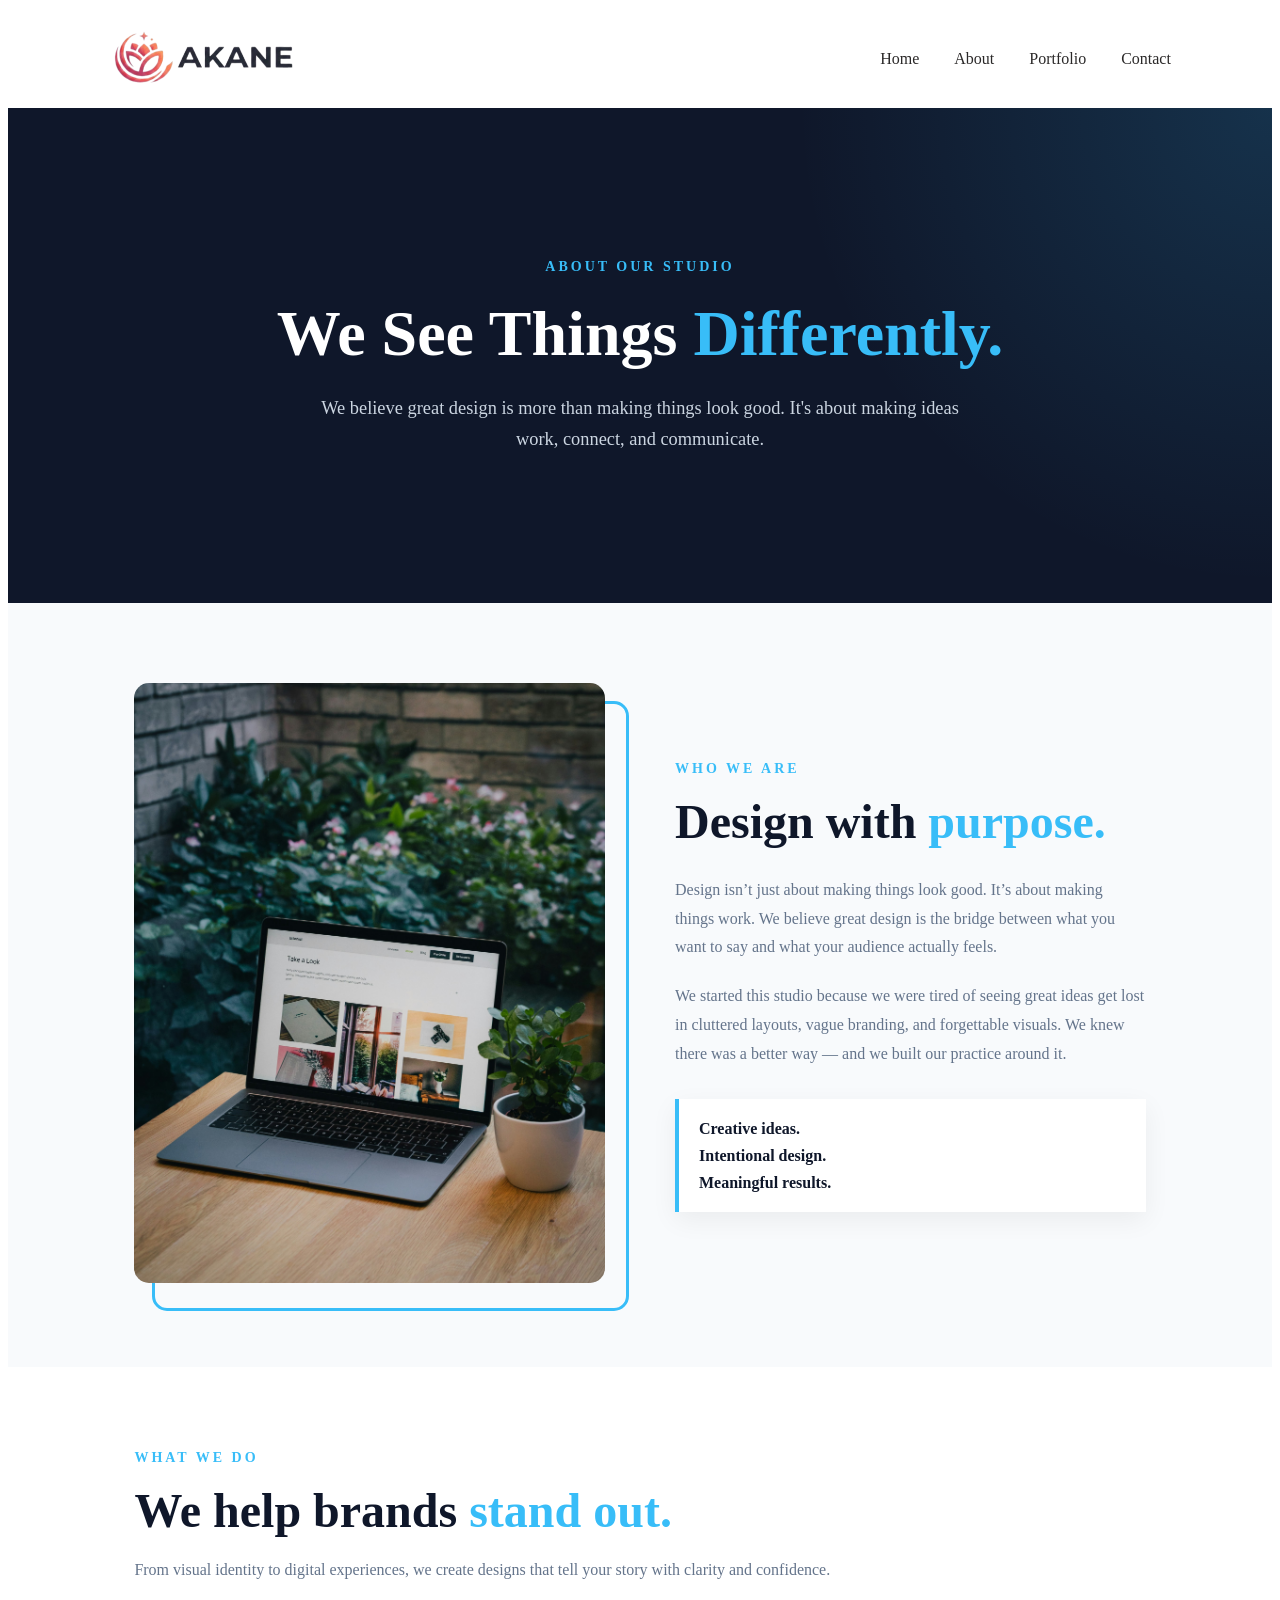
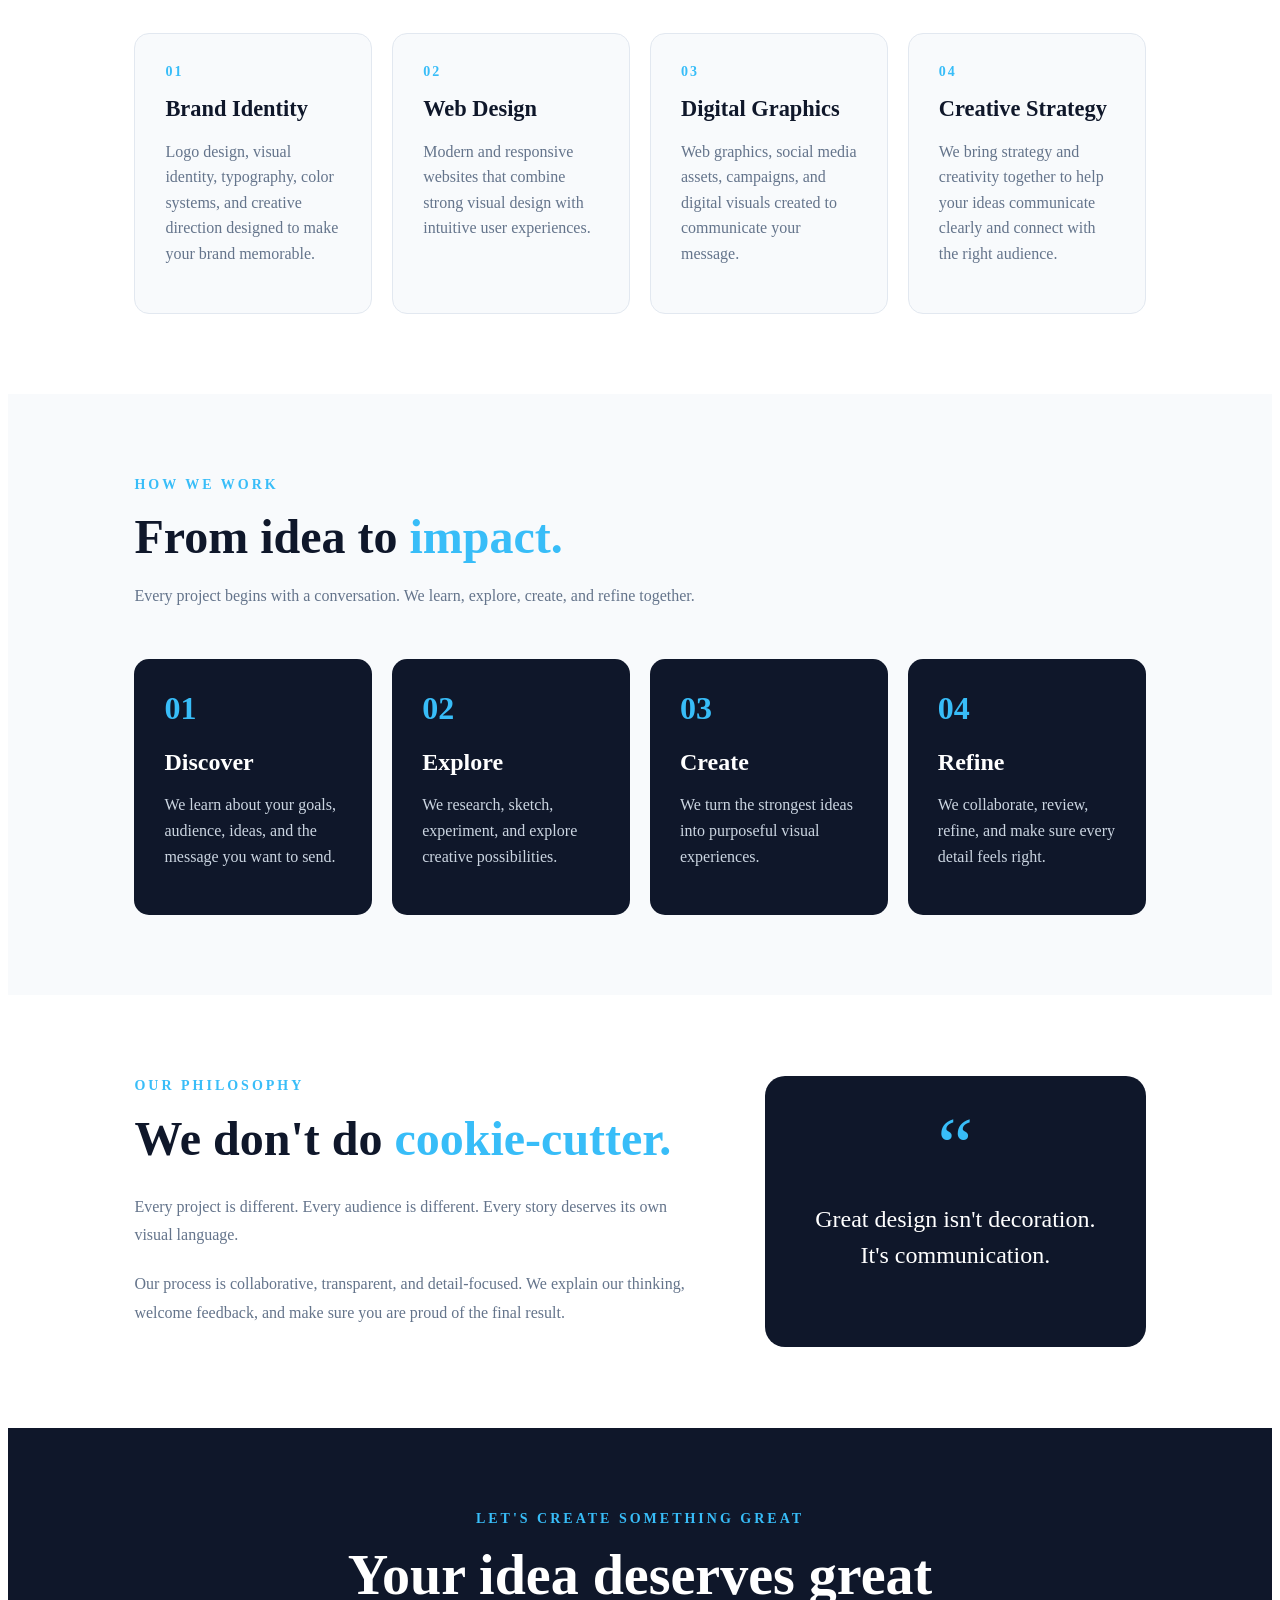
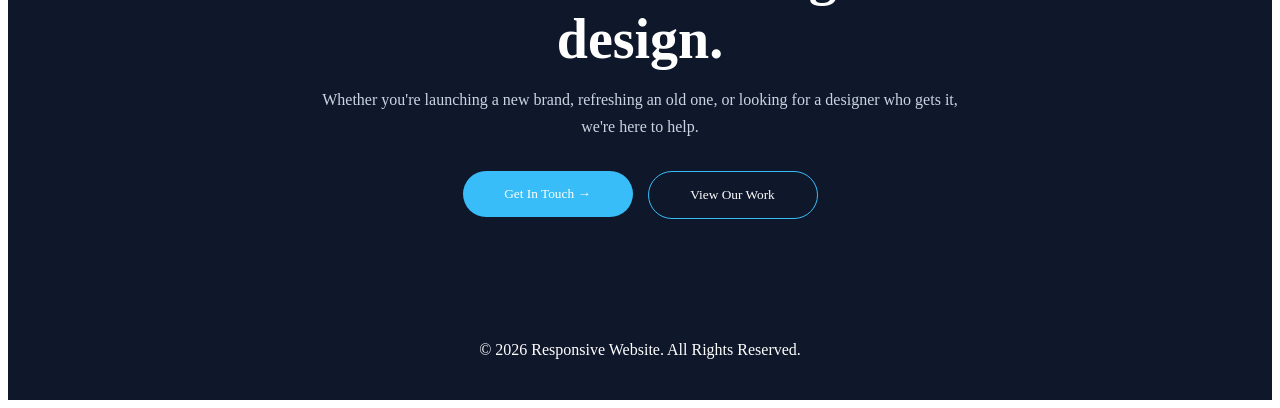
==== about.html @ 5a7c2902 "first commit" ====
<!DOCTYPE html>
<html lang="en">

<head>

    <meta charset="UTF-8">

    <meta name="viewport"
          content="width=device-width, initial-scale=1.0">

    <title>About Us | Creative Studio</title>

    <link rel="stylesheet" href="css/style.css">

</head>


<body>


<!-- =================== NAVBAR =================== -->

<nav>

    <div class="logo">

        <img src="images/navlogo.png"
             alt="Creative Studio Logo">

    </div>


    <ul class="nav-links">

        <li>
            <a href="indext.html">Home</a>
        </li>

        <li>
            <a href="about.html">About</a>
        </li>

        <li>
            <a href="portfolio.html">Portfolio</a>
        </li>

        <li>
            <a href="contact.html">Contact</a>
        </li>

    </ul>


    <div class="menu-btn">
        &#9776;
    </div>

</nav>


<!-- =================== SIDEBAR =================== -->

<div class="sidebar">

    <span class="close-btn">
        &times;
    </span>

    <a href="indext.html">Home</a>

    <a href="about.html">About</a>

    <a href="portfolio.html">Portfolio</a>

    <a href="contact.html">Contact</a>

</div>


<div class="overlay"></div>



<!-- =================== ABOUT HERO =================== -->

<section class="about-hero">

    <div class="about-hero-content">

        <span class="section-label">
            ABOUT OUR STUDIO
        </span>


        <h1>
            We See Things
            <span>Differently.</span>
        </h1>


        <p>
            We believe great design is more than
            making things look good. It's about
            making ideas work, connect, and
            communicate.
        </p>

    </div>

</section>



<!-- =================== INTRODUCTION =================== -->

<section class="about-introduction">

    <div class="about-intro-image">

        <img src="images/about-us1.jpg"
             alt="Our creative studio">

    </div>


    <div class="about-intro-text">

        <span class="section-label">
            WHO WE ARE
        </span>


        <h2>
            Design with
            <span>purpose.</span>
        </h2>


        <p>
            Design isn’t just about making things look good.
            It’s about making things work. We believe great
            design is the bridge between what you want to say
            and what your audience actually feels.
        </p>


        <p>
            We started this studio because we were tired of
            seeing great ideas get lost in cluttered layouts,
            vague branding, and forgettable visuals.
            We knew there was a better way — and we built
            our practice around it.
        </p>


        <div class="about-highlight">

            <strong>
                Creative ideas.
            </strong>

            <strong>
                Intentional design.
            </strong>

            <strong>
                Meaningful results.
            </strong>

        </div>

    </div>

</section>



<!-- =================== WHAT WE DO =================== -->

<section class="about-services">

    <div class="about-section-heading">

        <span class="section-label">
            WHAT WE DO
        </span>

        <h2>
            We help brands
            <span>stand out.</span>
        </h2>

        <p>
            From visual identity to digital experiences,
            we create designs that tell your story with
            clarity and confidence.
        </p>

    </div>


    <div class="about-service-grid">


        <div class="about-service-card">

            <div class="service-number">
                01
            </div>

            <h3>
                Brand Identity
            </h3>

            <p>
                Logo design, visual identity, typography,
                color systems, and creative direction
                designed to make your brand memorable.
            </p>

        </div>


        <div class="about-service-card">

            <div class="service-number">
                02
            </div>

            <h3>
                Web Design
            </h3>

            <p>
                Modern and responsive websites that
                combine strong visual design with
                intuitive user experiences.
            </p>

        </div>


        <div class="about-service-card">

            <div class="service-number">
                03
            </div>

            <h3>
                Digital Graphics
            </h3>

            <p>
                Web graphics, social media assets,
                campaigns, and digital visuals created
                to communicate your message.
            </p>

        </div>


        <div class="about-service-card">

            <div class="service-number">
                04
            </div>

            <h3>
                Creative Strategy
            </h3>

            <p>
                We bring strategy and creativity together
                to help your ideas communicate clearly
                and connect with the right audience.
            </p>

        </div>

    </div>

</section>



<!-- =================== HOW WE WORK =================== -->

<section class="process-section">

    <div class="process-heading">

        <span class="section-label">
            HOW WE WORK
        </span>

        <h2>
            From idea to
            <span>impact.</span>
        </h2>

        <p>
            Every project begins with a conversation.
            We learn, explore, create, and refine
            together.
        </p>

    </div>


    <div class="process-grid">


        <div class="process-card">

            <span>
                01
            </span>

            <h3>
                Discover
            </h3>

            <p>
                We learn about your goals, audience,
                ideas, and the message you want to send.
            </p>

        </div>


        <div class="process-card">

            <span>
                02
            </span>

            <h3>
                Explore
            </h3>

            <p>
                We research, sketch, experiment,
                and explore creative possibilities.
            </p>

        </div>


        <div class="process-card">

            <span>
                03
            </span>

            <h3>
                Create
            </h3>

            <p>
                We turn the strongest ideas into
                purposeful visual experiences.
            </p>

        </div>


        <div class="process-card">

            <span>
                04
            </span>

            <h3>
                Refine
            </h3>

            <p>
                We collaborate, review, refine,
                and make sure every detail feels right.
            </p>

        </div>

    </div>

</section>



<!-- =================== OUR PHILOSOPHY =================== -->

<section class="philosophy-section">

    <div class="philosophy-content">

        <span class="section-label">
            OUR PHILOSOPHY
        </span>

        <h2>
            We don't do
            <span>cookie-cutter.</span>
        </h2>

        <p>
            Every project is different. Every audience
            is different. Every story deserves its own
            visual language.
        </p>

        <p>
            Our process is collaborative, transparent,
            and detail-focused. We explain our thinking,
            welcome feedback, and make sure you are
            proud of the final result.
        </p>

    </div>


    <div class="philosophy-quote">

        <span>
            “
        </span>

        <p>
            Great design isn't decoration.
            It's communication.
        </p>

    </div>

</section>



<!-- =================== CTA =================== -->

<section class="about-cta">

    <span class="section-label">
        LET'S CREATE SOMETHING GREAT
    </span>


    <h2>
        Your idea deserves
        great design.
    </h2>


    <p>
        Whether you're launching a new brand,
        refreshing an old one, or looking for
        a designer who gets it, we're here to help.
    </p>


    <div class="about-buttons">

        <a href="contact.html">

            <button>
                Get In Touch →
            </button>

        </a>


        <a href="portfolio.html">

            <button class="secondary-button">
                View Our Work
            </button>

        </a>

    </div>

</section>



<!-- =================== FOOTER =================== -->

<footer>

    <p>
        © 2026 Responsive Website.
        All Rights Reserved.
    </p>

</footer>
<script src="js/about.js"></script>








</body>

</html>
---- css/style.css ----
*{
         
     font-family: 'Times New Roman', Times, serif;
     box-sizing: border-box;
     line-height: 1.2;
     scroll-behavior: smooth;
 }
 section{
  padding: 80px  10%; 
  }
  img{
  max-width: 100%;
  }
 
 nav{
     position:sticky;
     top:0;
     display:flex;
     justify-content:space-between;
     align-items:center;
     padding:18px 8%;
     z-index:1000;
 }
 .logo img{
     height:60px;
 }
 .nav-links{
     display:flex;
     list-style:none;
     gap:35px;
 }
 .nav-links a{
     text-decoration:none;
     color:rgb(43, 41, 41);
     font-weight:500;
     transition:.3s;
 }
 .nav-links a:hover{
     color:#38bdf8;
 }
 .menu-btn{
     display:none;
     color:white;
     font-size:35px;
     cursor:pointer;
 }
 /* Sidebar */
 .sidebar{
     position:fixed;
     right:-300px;
     top:0;
     width:280px;
     height:100%;
     background:#111827;
     transition:.4s;
     z-index:1002;
     display:flex;
     flex-direction:column;
     padding-top:80px;
 }
 .sidebar.show{
     right:0;
 }
 .sidebar a{
     color:white;
     text-decoration:none;
     padding:20px 30px;
     transition:.3s;
 }
 .sidebar a:hover{
     background:#1e293b;
 }
 .close-btn{
     position:absolute;
     top:20px;
     right:25px;
     color:white;
     font-size:35px;
     cursor:pointer;
 }
 /* Overlay */
 .overlay{
     position:fixed;
     width:100%;
     height:100%;
     top:0;
     left:0;
     background:rgba(0,0,0,.5);
     opacity:0;
     visibility:hidden;
     transition:.3s;
     z-index:1001;
 }
 .overlay.show{
     opacity:1;
     visibility:visible;
 }
.hero{
display: flex;
flex-direction: column;
justify-content: center;
align-items: center;
text-align: center;
color: white;
padding: 20px;

}

.bg-vid {
    position: absolute;
    top: 0;
    left: 0;
    width: 100%;
    height: fit-content;
    z-index: -1;
}

.hero h1{

    font-size:4rem;

}

.hero p{

    margin:25px 0;

    font-size:1.2rem;

    max-width:650px;

}

button{

    padding:15px 35px;

    border:none;

    border-radius:50px;

    background:#38bdf8;

    color:white;

    cursor:pointer;

    transition:.3s;

}

button:hover{

    background:#0284c7;

    transform:translateY(-3px);

}

/* Sections */


.about{

    display:flex;

    gap:50px;

    align-items:center;

}

.about>*{

    flex:1;

}

.about img{

    border-radius:12px;

}

.cards{

    display:flex;

    gap:25px;

    margin-top:40px;

}

.card{

    flex:1;

    background:white;

    padding:30px;

    border-radius:15px;

    box-shadow:0 8px 25px rgba(0,0,0,.1);

    transition:.3s;

}

.card:hover{

    transform:translateY(-8px);

}

.gallery{

    display:grid;

    grid-template-columns:repeat(3,1fr);

    gap:20px;

    margin-top:40px;

}

.gallery img{

    border-radius:12px;

    transition:.3s;

}

.gallery img:hover{

    transform:scale(1.05);

}

.testimonial{

    background:#0f172a;

    color:white;

    text-align:center;

}

.faq details{

    margin:20px 0;

    background:white;

    padding:20px;

    border-radius:10px;

}

form{

    display:flex;

    flex-direction:column;

    gap:20px;

}

input,
textarea{

    padding:15px;

    border:1px solid #ddd;

    border-radius:8px;

}

textarea{

    height:150px;

}

footer{

    background:#0f172a;

    color:white;

    text-align:center;

    padding:25px;

}

/* Tablet */

@media(max-width:992px){

.about{

    flex-direction:column;

}

.cards{

    flex-direction:column;

}

.gallery{

    grid-template-columns:repeat(2,1fr);

}

}

/* Mobile */

@media(max-width:768px){

.nav-links{

    display:none;

}

.menu-btn{

    display:block;

}

.hero h1{

    font-size:2.8rem;

}

.gallery{

    grid-template-columns:1fr;

}

}
.class{
    display: flex;
    align-items: center;
    gap: 20px;
}

/* =========================================
   CREATIVE PORTFOLIO
========================================= */

.portfolio-section {
    background: #f8fafc;
    padding: 100px 10%;
}


/* Heading */

.portfolio-heading {
    max-width: 750px;
    margin: 0 auto;
    text-align: center;
}

.section-label {
    color: #38bdf8;
    font-size: 14px;
    font-weight: bold;
    letter-spacing: 3px;
}

.portfolio-heading h2 {
    font-size: 3.5rem;
    margin: 12px 0;
    color: #0f172a;
}

.portfolio-heading h2 span {
    color: #38bdf8;
}

.portfolio-heading p {
    color: #64748b;
    font-size: 1.05rem;
    line-height: 1.7;
}


/* Filters */

.portfolio-filters {
    display: flex;
    justify-content: center;
    gap: 12px;
    margin: 50px 0;
    flex-wrap: wrap;
}

.filter-btn {
    padding: 10px 22px;
    border: 1px solid #e2e8f0;
    background: white;
    color: #334155;
    border-radius: 50px;
    cursor: pointer;
    transition: .3s;
}

.filter-btn:hover,
.filter-btn.active {
    background: #38bdf8;
    color: white;
    border-color: #38bdf8;
    transform: translateY(-2px);
}


/* Grid */

.portfolio-grid {
    display: grid;
    grid-template-columns: repeat(2, 1fr);
    gap: 30px;
}


/* Project */

.project {
    background: white;
    border-radius: 20px;
    overflow: hidden;
    box-shadow: 0 10px 35px rgba(15, 23, 42, .08);
    transition: .4s;
}

.project:hover {
    transform: translateY(-10px);
    box-shadow: 0 20px 45px rgba(15, 23, 42, .14);
}


/* Featured */

.project.featured {
    grid-column: span 2;
    display: grid;
    grid-template-columns: 1.4fr 1fr;
}


/* Image */

.project-image {
    position: relative;
    height: 300px;
    overflow: hidden;
}

.featured .project-image {
    height: 100%;
}

.project-image img {
    width: 100%;
    height: 100%;
    object-fit: cover;
    transition: .5s;
}

.project:hover .project-image img {
    transform: scale(1.07);
}


/* Overlay */

.project-overlay {
    position: absolute;
    inset: 0;

    display: flex;
    align-items: center;
    justify-content: center;

    background: rgba(15, 23, 42, .65);

    opacity: 0;
    transition: .4s;
}

.project:hover .project-overlay {
    opacity: 1;
}

.project-link {
    text-decoration: none;
    color: white;
    background: #38bdf8;
    padding: 13px 25px;
    border-radius: 50px;
    font-weight: bold;
    transition: .3s;
}

.project-link:hover {
    background: #0284c7;
    transform: scale(1.05);
}


/* Project information */

.project-info {
    padding: 30px;
}

.project-category {
    color: #38bdf8;
    font-size: 12px;
    font-weight: bold;
    letter-spacing: 2px;
}

.project-info h3 {
    font-size: 1.6rem;
    color: #0f172a;
    margin: 10px 0;
}

.project-info p {
    color: #64748b;
    line-height: 1.6;
}

.project-year {
    float: right;
    color: #94a3b8;
    font-size: 14px;
}


/* Technologies */

.project-tech {
    display: flex;
    gap: 8px;
    flex-wrap: wrap;
    margin-top: 20px;
}

.project-tech span {
    background: #eff6ff;
    color: #0284c7;
    padding: 6px 12px;
    border-radius: 50px;
    font-size: 12px;
}


/* Stats */

.portfolio-stats {
    margin-top: 80px;
    padding: 35px;

    display: grid;
    grid-template-columns: repeat(4, 1fr);

    background: #0f172a;
    border-radius: 20px;
}

.stat {
    text-align: center;
    color: white;
}

.stat strong {
    display: block;
    font-size: 2rem;
    color: #38bdf8;
}

.stat span {
    display: block;
    margin-top: 5px;
    color: #cbd5e1;
}


/* Tablet */

@media (max-width: 992px) {

    .portfolio-grid {
        grid-template-columns: 1fr;
    }

    .project.featured {
        grid-column: span 1;
        display: block;
    }

    .featured .project-image {
        height: 350px;
    }

    .portfolio-stats {
        grid-template-columns: repeat(2, 1fr);
        gap: 30px;
    }
}


/* Mobile */

@media (max-width: 768px) {

    .portfolio-section {
        padding: 70px 6%;
    }

    .portfolio-heading h2 {
        font-size: 2.5rem;
    }

    .portfolio-filters {
        margin: 35px 0;
    }

    .project-image,
    .featured .project-image {
        height: 240px;
    }

    .project-info {
        padding: 22px;
    }

    .portfolio-stats {
        grid-template-columns: 1fr 1fr;
        padding: 25px 15px;
    }

    .stat strong {
        font-size: 1.6rem;
    }
}




/* =========================================
   CONTACT PAGE
========================================= */

.contact-hero {
    min-height: 55vh;

    display: flex;
    align-items: center;
    justify-content: center;

    text-align: center;

    padding: 100px 10%;

    background: url(../images/contact-ing.jpg);
    background-position: center;
    background-size:cover ;

    color: black;
}


.contact-hero-content {
    max-width: 850px;
}


.contact-hero h1 {
    font-size: 4rem;
    line-height: 1.1;
    margin: 20px 0;
}


.contact-hero h1 span {
    color: #05aef7;
}


.contact-hero p {
    max-width: 650px;
    margin: auto;

    color: #000308;

    font-size: 1.1rem;
    line-height: 1.7;
}


/* =========================================
   CONTACT CONTENT
========================================= */

.contact-section {
    background: #f8fafc;
}


.contact-container {
    max-width: 1200px;
    margin: auto;

    display: grid;
    grid-template-columns: 1fr 1.2fr;

    gap: 70px;

    align-items: start;
}


/* =========================================
   CONTACT INFORMATION
========================================= */

.contact-info {
    padding-top: 20px;
}


.contact-info h2 {
    font-size: 3rem;

    line-height: 1.15;

    margin: 15px 0 20px;

    color: #0f172a;
}


.contact-info h2 span {
    color: #38bdf8;
}


.contact-info > p {
    color: #64748b;

    line-height: 1.7;

    max-width: 500px;
}


/* Contact details */

.contact-details {
    margin-top: 40px;

    display: flex;
    flex-direction: column;

    gap: 25px;
}


.contact-item {
    display: flex;

    align-items: center;

    gap: 18px;
}


.contact-icon {
    width: 55px;
    height: 55px;

    display: flex;

    align-items: center;
    justify-content: center;

    background: #e0f2fe;

    color: #0284c7;

    border-radius: 15px;

    font-size: 22px;
}


.contact-item h3 {
    margin: 0 0 5px;

    color: #0f172a;
}


.contact-item p {
    margin: 0;

    color: #64748b;
}


/* =========================================
   SOCIAL LINKS
========================================= */

.social-links {
    display: flex;

    gap: 12px;

    margin-top: 40px;
}


.social-links a {
    width: 45px;
    height: 45px;

    display: flex;

    align-items: center;
    justify-content: center;

    border-radius: 50%;

    text-decoration: none;

    color: #0f172a;

    background: white;

    border: 1px solid #e2e8f0;

    font-weight: bold;

    transition: .3s;
}


.social-links a:hover {
    background: #38bdf8;

    color: white;

    border-color: #38bdf8;

    transform: translateY(-4px);
}


/* =========================================
   FORM CARD
========================================= */

.contact-form-card {
    background: white;

    padding: 40px;

    border-radius: 22px;

    box-shadow:
        0 15px 40px rgba(15, 23, 42, .09);
}


.form-heading span {
    color: #38bdf8;

    font-size: 12px;

    font-weight: bold;

    letter-spacing: 2px;
}


.form-heading h2 {
    color: #0f172a;

    font-size: 2rem;

    margin: 8px 0 30px;
}


/* =========================================
   FORM
========================================= */

#contactForm {
    display: flex;

    flex-direction: column;

    gap: 20px;
}


.input-row {
    display: grid;

    grid-template-columns: 1fr 1fr;

    gap: 20px;
}


.input-group {
    display: flex;

    flex-direction: column;

    gap: 8px;
}


.input-group label {
    color: #334155;

    font-size: 14px;

    font-weight: bold;
}


.input-group input,
.input-group textarea,
.input-group select {

    width: 100%;

    padding: 15px 16px;

    border: 1px solid #e2e8f0;

    border-radius: 10px;

    background: #f8fafc;

    color: #0f172a;

    font-family: inherit;

    font-size: 15px;

    outline: none;

    transition: .3s;
}


.input-group input:focus,
.input-group textarea:focus,
.input-group select:focus {

    border-color: #38bdf8;

    background: white;

    box-shadow:
        0 0 0 3px rgba(56, 189, 248, .12);
}


.input-group textarea {

    height: 160px;

    resize: vertical;
}


/* Submit */

.contact-submit {
    width: 100%;

    margin-top: 5px;

    padding: 16px 25px;

    border: none;

    border-radius: 50px;

    background: #38bdf8;

    color: white;

    font-size: 16px;

    font-weight: bold;

    cursor: pointer;

    transition: .3s;
}


.contact-submit:hover {

    background: #0284c7;

    transform: translateY(-3px);

    box-shadow:
        0 10px 20px rgba(2, 132, 199, .2);
}


/* =========================================
   CONTACT CTA
========================================= */

.contact-cta {

    background: #0f172a;

    color: white;

    text-align: center;

    padding: 90px 10%;
}


.contact-cta h2 {

    max-width: 700px;

    margin: 15px auto 30px;

    font-size: 3rem;

    line-height: 1.2;
}


.cta-button {

    display: inline-block;

    padding: 15px 30px;

    background: #38bdf8;

    color: white;

    text-decoration: none;

    border-radius: 50px;

    font-weight: bold;

    transition: .3s;
}


.cta-button:hover {

    background: #0284c7;

    transform: translateY(-3px);
}


/* =========================================
   RESPONSIVE
========================================= */

@media (max-width: 992px) {

    .contact-container {

        grid-template-columns: 1fr;

        gap: 50px;
    }

}


@media (max-width: 768px) {

    .contact-hero {

        min-height: 60vh;

        padding: 80px 6%;
    }


    .contact-hero h1 {

        font-size: 2.8rem;
    }


    .contact-container {

        gap: 40px;
    }


    .contact-info h2 {

        font-size: 2.4rem;
    }


    .contact-form-card {

        padding: 25px;
    }


    .input-row {

        grid-template-columns: 1fr;
    }


    .contact-cta {

        padding: 70px 6%;
    }


    .contact-cta h2 {

        font-size: 2.3rem;
    }

}  





/* =========================================
   ABOUT PAGE
========================================= */


/* =========================================
   ABOUT HERO
========================================= */

.about-hero {

    min-height: 55vh;

    display: flex;

    align-items: center;

    justify-content: center;

    text-align: center;

    padding: 100px 10%;

    background:
        radial-gradient(
            circle at top right,
            rgba(56, 189, 248, .16),
            transparent 35%
        ),
        #0f172a;

    color: white;

}


.about-hero-content {

    max-width: 850px;

}


.about-hero h1 {

    font-size: 4rem;

    line-height: 1.1;

    margin: 20px 0;

}


.about-hero h1 span {

    color: #38bdf8;

}


.about-hero p {

    max-width: 650px;

    margin: auto;

    color: #cbd5e1;

    font-size: 1.15rem;

    line-height: 1.7;

}


/* =========================================
   INTRODUCTION
========================================= */

.about-introduction {

    display: grid;

    grid-template-columns: 1fr 1fr;

    gap: 70px;

    align-items: center;

    background: #f8fafc;

}


.about-intro-image {

    position: relative;

}


.about-intro-image::after {

    content: "";

    position: absolute;

    width: 100%;

    height: 100%;

    border: 3px solid #38bdf8;

    border-radius: 15px;

    top: 18px;

    left: 18px;

    z-index: 0;

}


.about-intro-image img {

    width: 100%;

    height: 600px;

    object-fit: cover;

    border-radius: 15px;

    position: relative;

    z-index: 1;

}


.about-intro-text {

    max-width: 600px;

}


.about-intro-text h2 {

    font-size: 3rem;

    color: #0f172a;

    margin: 15px 0 25px;

}


.about-intro-text h2 span {

    color: #38bdf8;

}


.about-intro-text p {

    color: #64748b;

    line-height: 1.8;

    margin-bottom: 20px;

}


/* Highlight */

.about-highlight {

    margin-top: 30px;

    padding: 20px;

    border-left: 4px solid #38bdf8;

    background: white;

    display: flex;

    flex-direction: column;

    gap: 8px;

    box-shadow:
        0 8px 25px rgba(0,0,0,.06);

}


.about-highlight strong {

    color: #0f172a;

}


/* =========================================
   WHAT WE DO
========================================= */

.about-services {

    background: white;

}


.about-section-heading {

    max-width: 700px;

    margin-bottom: 50px;

}


.about-section-heading h2 {

    font-size: 3rem;

    color: #0f172a;

    margin: 15px 0;

}


.about-section-heading h2 span {

    color: #38bdf8;

}


.about-section-heading p {

    color: #64748b;

    line-height: 1.7;

}


/* Service grid */

.about-service-grid {

    display: grid;

    grid-template-columns:
        repeat(4, 1fr);

    gap: 20px;

}


.about-service-card {

    background: #f8fafc;

    padding: 30px;

    border-radius: 15px;

    transition: .3s;

    border: 1px solid #e2e8f0;

}


.about-service-card:hover {

    transform: translateY(-8px);

    border-color: #38bdf8;

    box-shadow:
        0 12px 30px rgba(0,0,0,.08);

}


.service-number {

    color: #38bdf8;

    font-size: 14px;

    font-weight: bold;

    letter-spacing: 2px;

}


.about-service-card h3 {

    font-size: 1.4rem;

    color: #0f172a;

    margin: 15px 0;

}


.about-service-card p {

    color: #64748b;

    line-height: 1.6;

}


/* =========================================
   PROCESS
========================================= */

.process-section {

    background: #f8fafc;

}


.process-heading {

    max-width: 700px;

    margin-bottom: 50px;

}


.process-heading h2 {

    font-size: 3rem;

    color: #0f172a;

    margin: 15px 0;

}


.process-heading h2 span {

    color: #38bdf8;

}


.process-heading p {

    color: #64748b;

    line-height: 1.7;

}


.process-grid {

    display: grid;

    grid-template-columns:
        repeat(4, 1fr);

    gap: 20px;

}


.process-card {

    position: relative;

    background: #0f172a;

    color: white;

    padding: 30px;

    min-height: 240px;

    border-radius: 15px;

    overflow: hidden;

    transition: .3s;

}


.process-card:hover {

    transform: translateY(-8px);

}


.process-card > span {

    color: #38bdf8;

    font-size: 2rem;

    font-weight: bold;

}


.process-card h3 {

    font-size: 1.5rem;

    margin: 20px 0 10px;

}


.process-card p {

    color: #cbd5e1;

    line-height: 1.6;

}


/* =========================================
   PHILOSOPHY
========================================= */

.philosophy-section {

    display: grid;

    grid-template-columns: 1.2fr .8fr;

    gap: 60px;

    align-items: center;

    background: white;

}


.philosophy-content {

    max-width: 650px;

}


.philosophy-content h2 {

    font-size: 3rem;

    color: #0f172a;

    margin: 15px 0 25px;

}


.philosophy-content h2 span {

    color: #38bdf8;

}


.philosophy-content p {

    color: #64748b;

    line-height: 1.8;

    margin-bottom: 20px;

}


.philosophy-quote {

    background: #0f172a;

    color: white;

    padding: 50px;

    border-radius: 20px;

    text-align: center;

}


.philosophy-quote > span {

    color: #38bdf8;

    font-size: 5rem;

    line-height: .5;

}


.philosophy-quote p {

    font-size: 1.5rem;

    line-height: 1.5;

}


/* =========================================
   ABOUT CTA
========================================= */

.about-cta {

    background: #0f172a;

    color: white;

    text-align: center;

}


.about-cta h2 {

    font-size: 3.5rem;

    max-width: 750px;

    margin: 15px auto;

    line-height: 1.15;

}


.about-cta p {

    max-width: 650px;

    margin: 0 auto 30px;

    color: #cbd5e1;

    line-height: 1.7;

}


.about-buttons {

    display: flex;

    justify-content: center;

    gap: 15px;

    flex-wrap: wrap;

}


.about-buttons a {

    text-decoration: none;

}


.about-buttons button {

    min-width: 170px;

}


.about-buttons .secondary-button {

    background: transparent;

    border: 1px solid #38bdf8;

}


.about-buttons .secondary-button:hover {

    background: #38bdf8;

}


/* =========================================
   TABLET
========================================= */

@media(max-width: 992px) {

    .about-introduction {

        grid-template-columns: 1fr;

    }


    .about-intro-text {

        max-width: 100%;

    }


    .about-service-grid {

        grid-template-columns:
            repeat(2, 1fr);

    }


    .process-grid {

        grid-template-columns:
            repeat(2, 1fr);

    }


    .philosophy-section {

        grid-template-columns: 1fr;

    }

}


/* =========================================
   MOBILE
========================================= */

@media(max-width: 768px) {

    .about-hero {

        min-height: 60vh;

        padding: 80px 6%;

    }


    .about-hero h1 {

        font-size: 2.8rem;

    }


    .about-introduction {

        padding: 70px 6%;

    }


    .about-intro-image img {

        height: 400px;

    }


    .about-intro-text h2 {

        font-size: 2.4rem;

    }


    .about-service-grid {

        grid-template-columns: 1fr;

    }


    .process-grid {

        grid-template-columns: 1fr;

    }


    .about-section-heading h2,
    .process-heading h2,
    .philosophy-content h2 {

        font-size: 2.4rem;

    }


    .philosophy-quote {

        padding: 35px 25px;

    }


    .about-cta h2 {

        font-size: 2.5rem;

    }

}
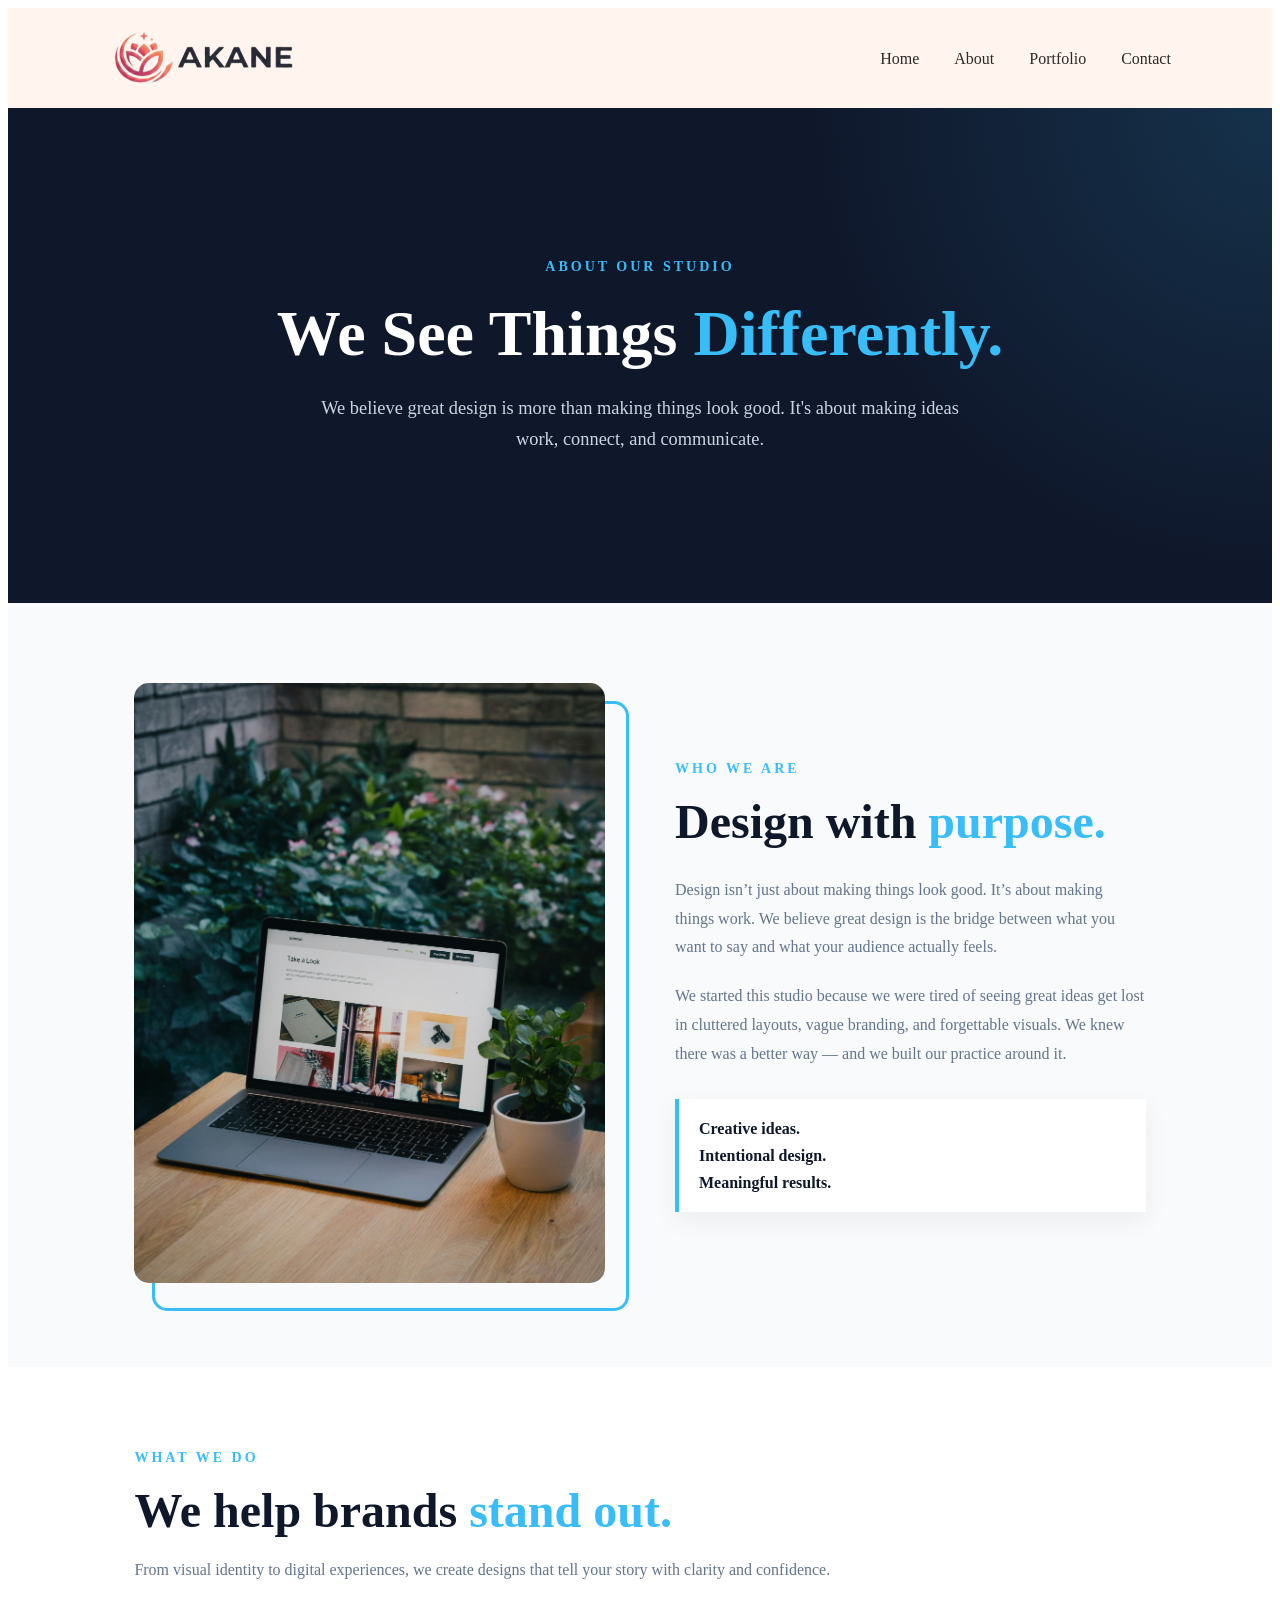
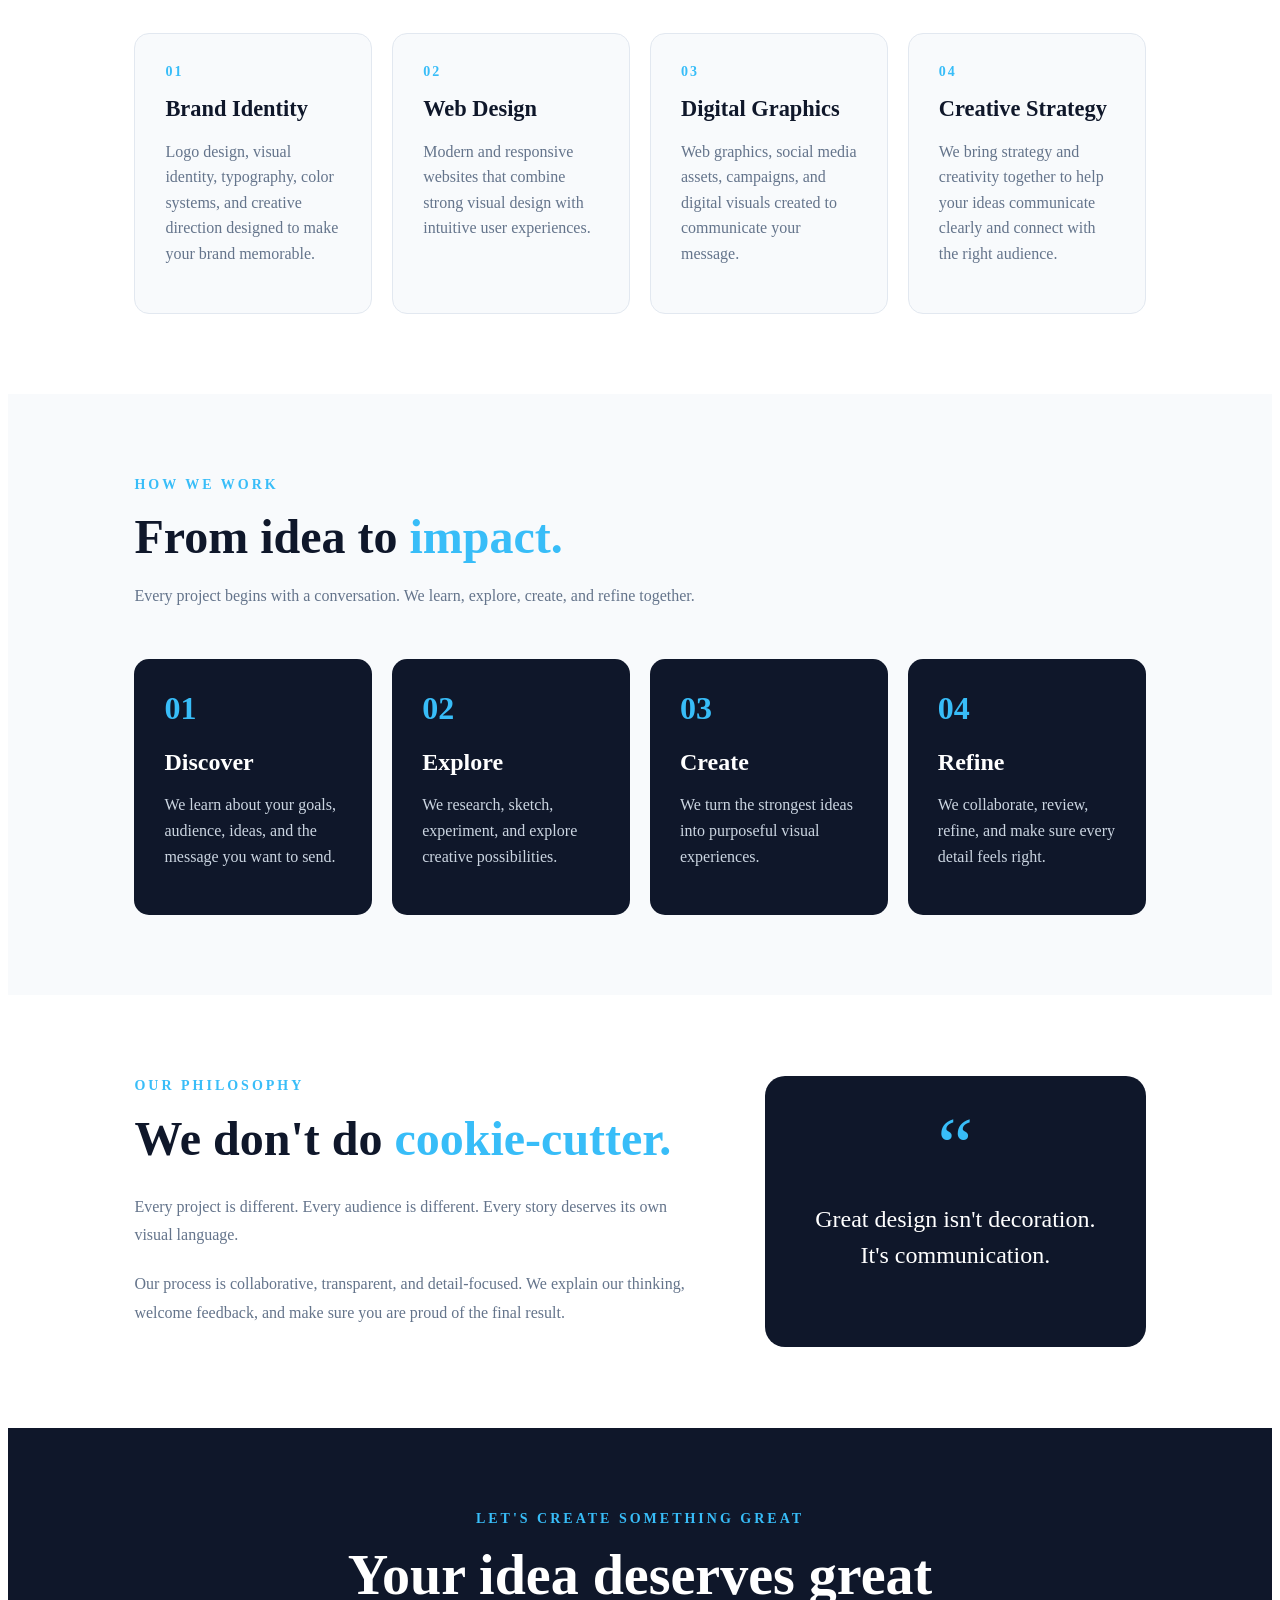
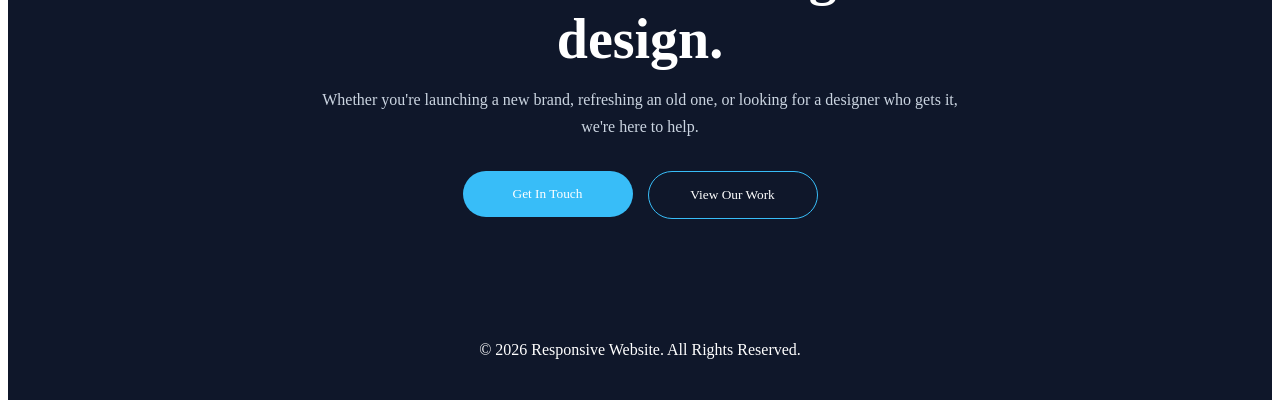
==== commit 952b5fb8: "now responsive on all pages" ====
--- a/about.html
+++ b/about.html
@@ -1,508 +1,297 @@
-
-<!DOCTYPE html>
+<!doctype html>
 <html lang="en">
-
-<head>
-
-    <meta charset="UTF-8">
-
-    <meta name="viewport"
-          content="width=device-width, initial-scale=1.0">
+  <head>
+    <meta charset="UTF-8" />
+
+    <meta name="viewport" content="width=device-width, initial-scale=1.0" />
 
     <title>About Us | Creative Studio</title>
 
-    <link rel="stylesheet" href="css/style.css">
-
-</head>
-
-
-<body>
-
-
-<!-- =================== NAVBAR =================== -->
-
-<nav>
-
-    <div class="logo">
-
-        <img src="images/navlogo.png"
-             alt="Creative Studio Logo">
-
+    <link rel="stylesheet" href="css/style.css" />
+  </head>
+
+  <body>
+    <!-- =================== NAVBAR =================== -->
+
+    <nav>
+      <div class="logo">
+        <img src="images/navlogo.png" alt="Creative Studio Logo" />
+      </div>
+
+      <ul class="nav-links">
+        <li>
+          <a href="index.html">Home</a>
+        </li>
+
+        <li>
+          <a href="about.html">About</a>
+        </li>
+
+        <li>
+          <a href="portfolio.html">Portfolio</a>
+        </li>
+
+        <li>
+          <a href="contact.html">Contact</a>
+        </li>
+      </ul>
+
+      <div class="menu-btn">&#9776;</div>
+    </nav>
+
+    <!-- =================== SIDEBAR =================== -->
+
+    <div class="sidebar">
+      <span class="close-btn"> &times; </span>
+
+      <a href="index.html">Home</a>
+
+      <a href="about.html">About</a>
+
+      <a href="portfolio.html">Portfolio</a>
+
+      <a href="contact.html">Contact</a>
     </div>
 
-
-    <ul class="nav-links">
-
-        <li>
-            <a href="indext.html">Home</a>
-        </li>
-
-        <li>
-            <a href="about.html">About</a>
-        </li>
-
-        <li>
-            <a href="portfolio.html">Portfolio</a>
-        </li>
-
-        <li>
-            <a href="contact.html">Contact</a>
-        </li>
-
-    </ul>
-
-
-    <div class="menu-btn">
-        &#9776;
-    </div>
-
-</nav>
-
-
-<!-- =================== SIDEBAR =================== -->
-
-<div class="sidebar">
-
-    <span class="close-btn">
-        &times;
-    </span>
-
-    <a href="indext.html">Home</a>
-
-    <a href="about.html">About</a>
-
-    <a href="portfolio.html">Portfolio</a>
-
-    <a href="contact.html">Contact</a>
-
-</div>
-
-
-<div class="overlay"></div>
-
-
-
-<!-- =================== ABOUT HERO =================== -->
-
-<section class="about-hero">
-
-    <div class="about-hero-content">
-
-        <span class="section-label">
-            ABOUT OUR STUDIO
-        </span>
-
+    <div class="overlay"></div>
+
+    <!-- =================== ABOUT HERO =================== -->
+
+    <section class="about-hero">
+      <div class="about-hero-content">
+        <span class="section-label"> ABOUT OUR STUDIO </span>
 
         <h1>
-            We See Things
-            <span>Differently.</span>
+          We See Things
+          <span>Differently.</span>
         </h1>
 
-
-        <p>
-            We believe great design is more than
-            making things look good. It's about
-            making ideas work, connect, and
-            communicate.
-        </p>
-
-    </div>
-
-</section>
-
-
-
-<!-- =================== INTRODUCTION =================== -->
-
-<section class="about-introduction">
-
-    <div class="about-intro-image">
-
-        <img src="images/about-us1.jpg"
-             alt="Our creative studio">
-
-    </div>
-
-
-    <div class="about-intro-text">
-
-        <span class="section-label">
-            WHO WE ARE
-        </span>
-
-
-        <h2>
-            Design with
-            <span>purpose.</span>
-        </h2>
-
-
-        <p>
-            Design isn’t just about making things look good.
-            It’s about making things work. We believe great
-            design is the bridge between what you want to say
-            and what your audience actually feels.
-        </p>
-
-
-        <p>
-            We started this studio because we were tired of
-            seeing great ideas get lost in cluttered layouts,
-            vague branding, and forgettable visuals.
-            We knew there was a better way — and we built
-            our practice around it.
-        </p>
-
+        <p>
+          We believe great design is more than making things look good. It's
+          about making ideas work, connect, and communicate.
+        </p>
+      </div>
+    </section>
+
+    <!-- =================== INTRODUCTION =================== -->
+
+    <section class="about-introduction">
+      <div class="about-intro-image">
+        <img src="images/about-us1.jpg" alt="Our creative studio" />
+      </div>
+
+      <div class="about-intro-text">
+        <span class="section-label"> WHO WE ARE </span>
+
+        <h2>
+          Design with
+          <span>purpose.</span>
+        </h2>
+
+        <p>
+          Design isn’t just about making things look good. It’s about making
+          things work. We believe great design is the bridge between what you
+          want to say and what your audience actually feels.
+        </p>
+
+        <p>
+          We started this studio because we were tired of seeing great ideas get
+          lost in cluttered layouts, vague branding, and forgettable visuals. We
+          knew there was a better way — and we built our practice around it.
+        </p>
 
         <div class="about-highlight">
-
-            <strong>
-                Creative ideas.
-            </strong>
-
-            <strong>
-                Intentional design.
-            </strong>
-
-            <strong>
-                Meaningful results.
-            </strong>
-
-        </div>
-
-    </div>
-
-</section>
-
-
-
-<!-- =================== WHAT WE DO =================== -->
-
-<section class="about-services">
-
-    <div class="about-section-heading">
-
-        <span class="section-label">
-            WHAT WE DO
-        </span>
-
-        <h2>
-            We help brands
-            <span>stand out.</span>
-        </h2>
-
-        <p>
-            From visual identity to digital experiences,
-            we create designs that tell your story with
-            clarity and confidence.
-        </p>
-
-    </div>
-
-
-    <div class="about-service-grid">
-
-
-        <div class="about-service-card">
-
-            <div class="service-number">
-                01
-            </div>
-
-            <h3>
-                Brand Identity
-            </h3>
-
-            <p>
-                Logo design, visual identity, typography,
-                color systems, and creative direction
-                designed to make your brand memorable.
-            </p>
-
-        </div>
-
-
-        <div class="about-service-card">
-
-            <div class="service-number">
-                02
-            </div>
-
-            <h3>
-                Web Design
-            </h3>
-
-            <p>
-                Modern and responsive websites that
-                combine strong visual design with
-                intuitive user experiences.
-            </p>
-
-        </div>
-
-
-        <div class="about-service-card">
-
-            <div class="service-number">
-                03
-            </div>
-
-            <h3>
-                Digital Graphics
-            </h3>
-
-            <p>
-                Web graphics, social media assets,
-                campaigns, and digital visuals created
-                to communicate your message.
-            </p>
-
-        </div>
-
-
-        <div class="about-service-card">
-
-            <div class="service-number">
-                04
-            </div>
-
-            <h3>
-                Creative Strategy
-            </h3>
-
-            <p>
-                We bring strategy and creativity together
-                to help your ideas communicate clearly
-                and connect with the right audience.
-            </p>
-
-        </div>
-
-    </div>
-
-</section>
-
-
-
-<!-- =================== HOW WE WORK =================== -->
-
-<section class="process-section">
-
-    <div class="process-heading">
-
-        <span class="section-label">
-            HOW WE WORK
-        </span>
-
-        <h2>
-            From idea to
-            <span>impact.</span>
-        </h2>
-
-        <p>
-            Every project begins with a conversation.
-            We learn, explore, create, and refine
-            together.
-        </p>
-
-    </div>
-
-
-    <div class="process-grid">
-
-
-        <div class="process-card">
-
-            <span>
-                01
-            </span>
-
-            <h3>
-                Discover
-            </h3>
-
-            <p>
-                We learn about your goals, audience,
-                ideas, and the message you want to send.
-            </p>
-
-        </div>
-
-
-        <div class="process-card">
-
-            <span>
-                02
-            </span>
-
-            <h3>
-                Explore
-            </h3>
-
-            <p>
-                We research, sketch, experiment,
-                and explore creative possibilities.
-            </p>
-
-        </div>
-
-
-        <div class="process-card">
-
-            <span>
-                03
-            </span>
-
-            <h3>
-                Create
-            </h3>
-
-            <p>
-                We turn the strongest ideas into
-                purposeful visual experiences.
-            </p>
-
-        </div>
-
-
-        <div class="process-card">
-
-            <span>
-                04
-            </span>
-
-            <h3>
-                Refine
-            </h3>
-
-            <p>
-                We collaborate, review, refine,
-                and make sure every detail feels right.
-            </p>
-
-        </div>
-
-    </div>
-
-</section>
-
-
-
-<!-- =================== OUR PHILOSOPHY =================== -->
-
-<section class="philosophy-section">
-
-    <div class="philosophy-content">
-
-        <span class="section-label">
-            OUR PHILOSOPHY
-        </span>
-
-        <h2>
-            We don't do
-            <span>cookie-cutter.</span>
-        </h2>
-
-        <p>
-            Every project is different. Every audience
-            is different. Every story deserves its own
-            visual language.
-        </p>
-
-        <p>
-            Our process is collaborative, transparent,
-            and detail-focused. We explain our thinking,
-            welcome feedback, and make sure you are
-            proud of the final result.
-        </p>
-
-    </div>
-
-
-    <div class="philosophy-quote">
-
-        <span>
-            “
-        </span>
-
-        <p>
-            Great design isn't decoration.
-            It's communication.
-        </p>
-
-    </div>
-
-</section>
-
-
-
-<!-- =================== CTA =================== -->
-
-<section class="about-cta">
-
-    <span class="section-label">
-        LET'S CREATE SOMETHING GREAT
-    </span>
-
-
-    <h2>
-        Your idea deserves
-        great design.
-    </h2>
-
-
-    <p>
-        Whether you're launching a new brand,
-        refreshing an old one, or looking for
-        a designer who gets it, we're here to help.
-    </p>
-
-
-    <div class="about-buttons">
-
+          <strong> Creative ideas. </strong>
+
+          <strong> Intentional design. </strong>
+
+          <strong> Meaningful results. </strong>
+        </div>
+      </div>
+    </section>
+
+    <!-- =================== WHAT WE DO =================== -->
+
+    <section class="about-services">
+      <div class="about-section-heading">
+        <span class="section-label"> WHAT WE DO </span>
+
+        <h2>
+          We help brands
+          <span>stand out.</span>
+        </h2>
+
+        <p>
+          From visual identity to digital experiences, we create designs that
+          tell your story with clarity and confidence.
+        </p>
+      </div>
+
+      <div class="about-service-grid">
+        <div class="about-service-card">
+          <div class="service-number">01</div>
+
+          <h3>Brand Identity</h3>
+
+          <p>
+            Logo design, visual identity, typography, color systems, and
+            creative direction designed to make your brand memorable.
+          </p>
+        </div>
+
+        <div class="about-service-card">
+          <div class="service-number">02</div>
+
+          <h3>Web Design</h3>
+
+          <p>
+            Modern and responsive websites that combine strong visual design
+            with intuitive user experiences.
+          </p>
+        </div>
+
+        <div class="about-service-card">
+          <div class="service-number">03</div>
+
+          <h3>Digital Graphics</h3>
+
+          <p>
+            Web graphics, social media assets, campaigns, and digital visuals
+            created to communicate your message.
+          </p>
+        </div>
+
+        <div class="about-service-card">
+          <div class="service-number">04</div>
+
+          <h3>Creative Strategy</h3>
+
+          <p>
+            We bring strategy and creativity together to help your ideas
+            communicate clearly and connect with the right audience.
+          </p>
+        </div>
+      </div>
+    </section>
+
+    <!-- =================== HOW WE WORK =================== -->
+
+    <section class="process-section">
+      <div class="process-heading">
+        <span class="section-label"> HOW WE WORK </span>
+
+        <h2>
+          From idea to
+          <span>impact.</span>
+        </h2>
+
+        <p>
+          Every project begins with a conversation. We learn, explore, create,
+          and refine together.
+        </p>
+      </div>
+
+      <div class="process-grid">
+        <div class="process-card">
+          <span> 01 </span>
+
+          <h3>Discover</h3>
+
+          <p>
+            We learn about your goals, audience, ideas, and the message you want
+            to send.
+          </p>
+        </div>
+
+        <div class="process-card">
+          <span> 02 </span>
+
+          <h3>Explore</h3>
+
+          <p>
+            We research, sketch, experiment, and explore creative possibilities.
+          </p>
+        </div>
+
+        <div class="process-card">
+          <span> 03 </span>
+
+          <h3>Create</h3>
+
+          <p>We turn the strongest ideas into purposeful visual experiences.</p>
+        </div>
+
+        <div class="process-card">
+          <span> 04 </span>
+
+          <h3>Refine</h3>
+
+          <p>
+            We collaborate, review, refine, and make sure every detail feels
+            right.
+          </p>
+        </div>
+      </div>
+    </section>
+
+    <!-- =================== OUR PHILOSOPHY =================== -->
+
+    <section class="philosophy-section">
+      <div class="philosophy-content">
+        <span class="section-label"> OUR PHILOSOPHY </span>
+
+        <h2>
+          We don't do
+          <span>cookie-cutter.</span>
+        </h2>
+
+        <p>
+          Every project is different. Every audience is different. Every story
+          deserves its own visual language.
+        </p>
+
+        <p>
+          Our process is collaborative, transparent, and detail-focused. We
+          explain our thinking, welcome feedback, and make sure you are proud of
+          the final result.
+        </p>
+      </div>
+
+      <div class="philosophy-quote">
+        <span> “ </span>
+
+        <p>Great design isn't decoration. It's communication.</p>
+      </div>
+    </section>
+
+    <!-- =================== CTA =================== -->
+
+    <section class="about-cta">
+      <span class="section-label"> LET'S CREATE SOMETHING GREAT </span>
+
+      <h2>Your idea deserves great design.</h2>
+
+      <p>
+        Whether you're launching a new brand, refreshing an old one, or looking
+        for a designer who gets it, we're here to help.
+      </p>
+
+      <div class="about-buttons">
         <a href="contact.html">
-
-            <button>
-                Get In Touch →
-            </button>
-
+          <button>Get In Touch</button>
         </a>
 
-
         <a href="portfolio.html">
-
-            <button class="secondary-button">
-                View Our Work
-            </button>
-
+          <button class="secondary-button">View Our Work</button>
         </a>
-
-    </div>
-
-</section>
-
-
-
-<!-- =================== FOOTER =================== -->
-
-<footer>
-
-    <p>
-        © 2026 Responsive Website.
-        All Rights Reserved.
-    </p>
-
-</footer>
-<script src="js/about.js"></script>
-
-
-
-
-
-
-
-
-</body>
-
+      </div>
+    </section>
+
+    <!-- =================== FOOTER =================== -->
+
+    <footer>
+      <p>© 2026 Responsive Website. All Rights Reserved.</p>
+    </footer>
+    <script src="js/about.js"></script>
+  </body>
 </html>
-
--- a/css/style.css
+++ b/css/style.css
@@ -20,6 +20,7 @@
      align-items:center;
      padding:18px 8%;
      z-index:1000;
+     background: seashell;
  }
  .logo img{
      height:60px;
@@ -40,7 +41,6 @@
  }
  .menu-btn{
      display:none;
-     color:white;
      font-size:35px;
      cursor:pointer;
  }
@@ -360,6 +360,784 @@
     gap: 20px;
 }
 
+
+
+
+/* =====================================================
+   HOMEPAGE
+===================================================== */
+
+
+/* =====================================================
+   HOME HERO
+===================================================== */
+
+.home-hero {
+
+    min-height: 100vh;
+
+    position: relative;
+
+    overflow: hidden;
+
+    display: flex;
+
+    align-items: center;
+
+    justify-content: center;
+
+    text-align: center;
+
+    color: white;
+
+}
+
+
+.home-hero .bg-vid {
+
+    position: absolute;
+
+    inset: 0;
+
+    width: 100%;
+
+    height: 100%;
+
+    object-fit: cover;
+
+    z-index: -2;
+
+}
+
+
+.hero-overlay {
+
+    position: absolute;
+
+    inset: 0;
+
+    background: rgba(62, 71, 90, 0.68);
+
+    z-index: -1;
+
+}
+
+
+.hero-content {
+
+    max-width: 900px;
+
+    padding: 30px;
+
+}
+
+
+.hero-content h1 {
+
+    font-size: 4.5rem;
+
+    line-height: 1.05;
+
+    margin: 20px 0;
+
+}
+
+
+.hero-content h1 span {
+
+    color: #38bdf8;
+
+}
+
+
+.hero-content p {
+
+    max-width: 680px;
+
+    margin: 0 auto 30px;
+
+    color: #e2e8f0;
+
+    font-size: 1.15rem;
+
+    line-height: 1.7;
+
+}
+
+
+.hero-buttons {
+
+    display: flex;
+
+    justify-content: center;
+
+    gap: 15px;
+
+    flex-wrap: wrap;
+
+}
+
+
+.hero-buttons a {
+
+    text-decoration: none;
+
+}
+
+
+.hero-secondary {
+
+    background: transparent;
+
+    border: 1px solid #38bdf8;
+
+}
+
+
+.hero-secondary:hover {
+
+    background: #38bdf8;
+
+}
+
+
+/* =====================================================
+   HOME ABOUT
+===================================================== */
+
+.home-about {
+
+    display: grid;
+
+    grid-template-columns: 1fr 1fr;
+
+    gap: 70px;
+
+    align-items: center;
+
+    background: #f8fafc;
+
+}
+
+
+.home-about-image img {
+
+    width: 100%;
+
+    height: 500px;
+
+    object-fit: cover;
+
+    border-radius: 18px;
+
+}
+
+
+.home-about-text h2 {
+
+    font-size: 3rem;
+
+    color: #0f172a;
+
+    margin: 15px 0 25px;
+
+}
+
+
+.home-about-text h2 span {
+
+    color: #38bdf8;
+
+}
+
+
+.home-about-text p {
+
+    color: #64748b;
+
+    line-height: 1.8;
+
+    margin-bottom: 20px;
+
+}
+
+
+.text-link {
+
+    display: inline-block;
+
+    margin-top: 10px;
+
+    color: #0284c7;
+
+    font-weight: bold;
+
+    text-decoration: none;
+
+}
+
+
+.text-link:hover {
+
+    color: #38bdf8;
+
+}
+
+
+/* =====================================================
+   HOME HEADINGS
+===================================================== */
+
+.home-heading {
+
+    max-width: 700px;
+
+    margin-bottom: 50px;
+
+}
+
+
+.home-heading h2 {
+
+    font-size: 3rem;
+
+    color: #0f172a;
+
+    margin: 15px 0;
+
+}
+
+
+.home-heading h2 span {
+
+    color: #38bdf8;
+
+}
+
+
+.home-heading p {
+
+    color: #64748b;
+
+    line-height: 1.7;
+
+}
+
+
+/* =====================================================
+   SERVICES
+===================================================== */
+
+.home-services {
+
+    background: white;
+
+}
+
+
+.home-service-grid {
+
+    display: grid;
+
+    grid-template-columns:
+        repeat(4, 1fr);
+
+    gap: 20px;
+
+}
+
+
+.home-service-card {
+
+    padding: 30px;
+
+    background: #f8fafc;
+
+    border: 1px solid #e2e8f0;
+
+    border-radius: 18px;
+
+    transition: .3s;
+
+}
+
+
+.home-service-card:hover {
+
+    transform: translateY(-8px);
+
+    border-color: #38bdf8;
+
+    box-shadow:
+        0 12px 30px rgba(15, 23, 42, .08);
+
+}
+
+
+.service-number {
+
+    color: #38bdf8;
+
+    font-weight: bold;
+
+    letter-spacing: 2px;
+
+}
+
+
+.home-service-card h3 {
+
+    color: #0f172a;
+
+    font-size: 1.4rem;
+
+    margin: 18px 0 10px;
+
+}
+
+
+.home-service-card p {
+
+    color: #64748b;
+
+    line-height: 1.6;
+
+}
+
+
+.home-service-card a {
+
+    display: inline-block;
+
+    margin-top: 15px;
+
+    color: #0284c7;
+
+    font-weight: bold;
+
+    text-decoration: none;
+
+}
+
+
+/* =====================================================
+   PROJECTS
+===================================================== */
+
+.home-projects {
+
+    background: #f8fafc;
+
+}
+
+
+.home-project-grid {
+
+    display: grid;
+
+    grid-template-columns:
+        repeat(3, 1fr);
+
+    gap: 25px;
+
+}
+
+
+.home-project {
+
+    background: white;
+
+    border-radius: 18px;
+
+    overflow: hidden;
+
+    box-shadow:
+        0 8px 25px rgba(15, 23, 42, .07);
+
+    transition: .3s;
+
+}
+
+
+.home-project:hover {
+
+    transform: translateY(-8px);
+
+}
+
+
+.home-project-image {
+
+    height: 260px;
+
+    overflow: hidden;
+
+}
+
+
+.home-project-image img {
+
+    width: 100%;
+
+    height: 100%;
+
+    object-fit: cover;
+
+    transition: .4s;
+
+}
+
+
+.home-project:hover img {
+
+    transform: scale(1.06);
+
+}
+
+
+.home-project-info {
+
+    padding: 25px;
+
+}
+
+
+.home-project-info > span {
+
+    color: #38bdf8;
+
+    font-size: 12px;
+
+    font-weight: bold;
+
+    letter-spacing: 2px;
+
+}
+
+
+.home-project-info h3 {
+
+    color: #0f172a;
+
+    margin: 10px 0;
+
+}
+
+
+.home-project-info p {
+
+    color: #64748b;
+
+    line-height: 1.6;
+
+}
+
+
+.center-button {
+
+    text-align: center;
+
+    margin-top: 45px;
+
+}
+
+
+.center-button a {
+
+    text-decoration: none;
+
+}
+
+
+/* =====================================================
+   TESTIMONIAL
+===================================================== */
+
+.home-testimonial {
+
+    background: #0f172a;
+
+    color: white;
+
+    text-align: center;
+
+}
+
+
+.home-testimonial h2 {
+
+    font-size: 3rem;
+
+    margin: 15px 0 30px;
+
+}
+
+
+.home-testimonial h2 span {
+
+    color: #38bdf8;
+
+}
+
+
+.testimonial-text {
+
+    max-width: 700px;
+
+    margin: auto;
+
+    font-size: 1.5rem;
+
+    line-height: 1.6;
+
+    color: #e2e8f0;
+
+}
+
+
+.testimonial-author {
+
+    color: #38bdf8;
+
+    margin-top: 20px;
+
+    font-weight: bold;
+
+}
+
+
+/* =====================================================
+   FAQ
+===================================================== */
+
+.home-faq {
+
+    background: white;
+
+}
+
+
+.faq-list {
+
+    max-width: 850px;
+
+    margin: auto;
+
+}
+
+
+.faq-list details {
+
+    margin-bottom: 15px;
+
+    background: #f8fafc;
+
+    padding: 22px;
+
+    border-radius: 12px;
+
+    border: 1px solid #e2e8f0;
+
+}
+
+
+.faq-list summary {
+
+    cursor: pointer;
+
+    color: #0f172a;
+
+    font-weight: bold;
+
+}
+
+
+.faq-list p {
+
+    color: #64748b;
+
+    line-height: 1.7;
+
+    margin-top: 15px;
+
+}
+
+
+/* =====================================================
+   CTA
+===================================================== */
+
+.home-cta {
+
+    background: #0f172a;
+
+    color: white;
+
+    text-align: center;
+
+}
+
+
+.home-cta h2 {
+
+    font-size: 3.5rem;
+
+    max-width: 800px;
+
+    margin: 15px auto;
+
+    line-height: 1.15;
+
+}
+
+
+.home-cta h2 span {
+
+    color: #38bdf8;
+
+}
+
+
+.home-cta p {
+
+    color: #cbd5e1;
+
+    margin-bottom: 30px;
+
+}
+
+
+.home-cta a {
+
+    text-decoration: none;
+
+}
+
+
+/* =====================================================
+   TABLET
+===================================================== */
+
+@media (max-width: 992px) {
+
+    .home-about {
+
+        grid-template-columns: 1fr;
+
+        gap: 40px;
+
+    }
+
+
+    .home-service-grid {
+
+        grid-template-columns:
+            repeat(2, 1fr);
+
+    }
+
+
+    .home-project-grid {
+
+        grid-template-columns:
+            repeat(2, 1fr);
+
+    }
+
+}
+
+
+/* =====================================================
+   MOBILE
+===================================================== */
+
+@media (max-width: 768px) {
+
+    .home-hero {
+
+        min-height: 90vh;
+
+    }
+
+
+    .hero-content h1 {
+
+        font-size: 2.8rem;
+
+    }
+
+
+    .hero-content p {
+
+        font-size: 1rem;
+
+    }
+
+
+    .home-about {
+
+        padding: 70px 6%;
+
+    }
+
+
+    .home-about-image img {
+
+        height: 350px;
+
+    }
+
+
+    .home-about-text h2 {
+
+        font-size: 2.4rem;
+
+    }
+
+
+    .home-service-grid {
+
+        grid-template-columns: 1fr;
+
+    }
+
+
+    .home-project-grid {
+
+        grid-template-columns: 1fr;
+
+    }
+
+
+    .home-heading h2 {
+
+        font-size: 2.4rem;
+
+    }
+
+
+    .home-testimonial h2 {
+
+        font-size: 2.4rem;
+
+    }
+
+
+    .testimonial-text {
+
+        font-size: 1.2rem;
+
+    }
+
+
+    .home-cta h2 {
+
+        font-size: 2.5rem;
+
+    }
+
+}
+
 /* =========================================
    CREATIVE PORTFOLIO
 ========================================= */
